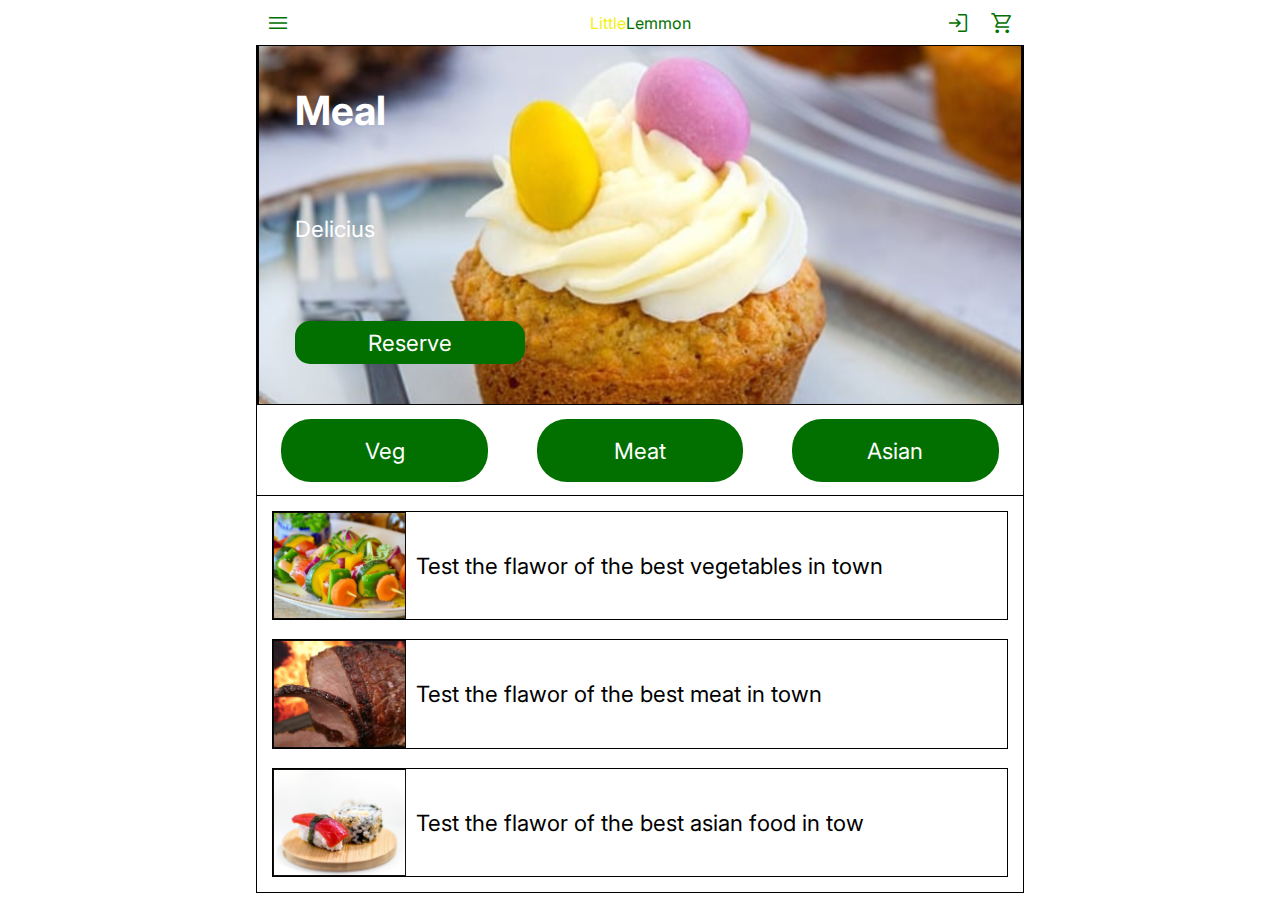
==== index.html @ bf699aa9 "Archivos base creados, 6 html y su esqueleto" ====
<!DOCTYPE html>
<html lang="en">

<head>
    <meta charset="UTF-8">
    <meta http-equiv="X-UA-Compatible" content="IE=edge">
    <meta name="viewport" content="width=393px, height=852px, initial-scale=1.0, user-scalable=none">
    <title>Document</title>
    <link rel="stylesheet"
        href="https://fonts.googleapis.com/css2?family=Material+Symbols+Outlined:opsz,wght,FILL,GRAD@20..48,100..700,0..1,-50..200" />
    <link rel="stylesheet" href="style.css">
</head>

<body>
    <header>
        <nav class="navegacion">
            <div class="navegacion__menu">
                <span class="material-symbols-outlined">menu</span>
            </div>
            <div class="navegacion__logo">
                <span class="logo1">Little</span>
                <span class="logo2">Lemmon</span>
            </div>
            <div class="navegacion__servicios">
                <span class="material-symbols-outlined">login</span>
                <span class="material-symbols-outlined">shopping_cart</span>
            </div>
        </nav>
    </header>
    <main>
        <section class="main__portada">
            <!--<img src="imagenes/portada.svg" alt="portada del restorant">-->
            <h1 id="d-descripcion">Meal</h1>
            <p id="d-reservar">Delicius</p>
            <button>Reserve</button>
        </section>
        <section class="main__opciones">
            <button>Veg</button>
            <button>Meat</button>
            <button>Asian</button>
        </section>
        <section class="main__platos">
            <div class="main__platos--carta">
                <div class="main__platos--carta--imagenes">
                    <img class="main__platos--carta--imagenes" src="imagenes/Rectangle50.svg" alt="plato vegetariano">
                </div>
                <div class="main__platos--carta--descripcion">
                    <p>Test the flawor of the best vegetables in town</p>
                </div>
            </div>
            <div class="main__platos--carta">
                <div class="main__platos--carta--imagenes">
                    <img class="main__platos--carta--imagenes" src="imagenes/Rectangle51.svg" alt="plato de carne">
                </div>
                <div class="main__platos--carta--descripcion">
                    <p>Test the flawor of the best meat in town</p>
                </div>
            </div>
            <div class="main__platos--carta">
                <div class="main__platos--carta--imagenes">
                    <img class="main__platos--carta--imagenes" src="imagenes/Rectangle52.svg" alt="plato asiatico">
                </div>
                <div class="main__platos--carta--descripcion">
                    <p>Test the flawor of the best asian food in tow</p>
                </div>
            </div>
        </section>
    </main>
</body>

</html>
---- style.css ----
@import url('https://fonts.googleapis.com/css2?family=Inter:wght@500&display=swap');

* {
  margin: 0;
  padding: 0;
  box-sizing: border-box;
  font-family: 'Inter', sans-serif;
}

body {
  width: 100%;
  height: 100%;
  display: flex;
  flex-direction: column;
  align-content: center;
  margin: 0 auto;
}

.material-symbols-outlined {
  font-variation-settings:
    'FILL' 0,
    'wght' 400,
    'GRAD' 0,
    'opsz' 48;
  color: #027000;
}

.material-symbols-outlined:hover {
  font-variation-settings:
    'FILL' 0,
    'wght' 400,
    'GRAD' 0,
    'opsz' 48;
  color: lightgreen;
  text-shadow: 2px 2px 2px #f4f014;
}

.navegacion {
  display: flex;
  width: 100%;
  height: 5vh;
  align-items: center;
  justify-content: center;
}

.navegacion__menu {
  flex: 1 1 30vw;
  display: flex;
  justify-content: left;
}

.navegacion__logo {
  flex: 1 1 30vw;
  display: flex;
  justify-content: center;
}

.navegacion__servicios {
  display: flex;
  flex: 1 1 30vw;
  justify-content: right;
}

.material-symbols-outlined {
  margin: 0px 10px;
}

.logo1 {
  color: #f4f014;
}

.logo2 {
  color: #027000;
}

/*main*/
main {
  display: flex;
  flex-direction: column;
  font-size: 1.4em;
  border-left: 1px solid black;
  border-right: 1px solid black;
}


/*main__portada index*/
.main__portada {
  flex: 1 1 40vh;
  display: flex;
  flex-direction: column;
  justify-content: space-around;
  width: 100%;
  color: white;
  background-image: url(imagenes/portada.svg);
  background-size: cover;
  background-position: left;
  background-repeat: no-repeat;
  border-top: 1px solid black;
  border-bottom: 1px solid black;
}

.main__portada h1 {
  margin-left: 5%;
  font-size: 1.8em;
}

.main__portada p {
  margin-left: 5%;
}

.main__portada button {
  border-radius: 15px;
  border: none;
  background: #027000;
  color: white;
  width: 30%;
  height: 12%;
  margin-left: 5%;
  font-size: 1em;
}


/*main__opciones index*/
.main__opciones {
  flex: 1 1 10vh;
  display: flex;
  flex-direction: row;
  align-items: center;
  justify-content: space-around;
}

.main__opciones button {
  border-radius: 30px;
  border: none;
  background: #027000;
  color: white;
  width: 27%;
  height: 70%;
  font-size: 1em;
}

/*main__platos index*/
.main__platos {
  flex: 1 1 40vh;
  display: flex;
  flex-direction: column;
  justify-content: space-between;
  padding: 15px;
  border-top: 1px solid black;
  border-bottom: 1px solid black;

}

.main__platos--carta {
  display: flex;
  flex-direction: row;
  border: 1px solid black;
  width: 100%;
  height: 29.9%;
}

.main__platos--carta--imagenes {
  height: 100%;

}

.main__platos--carta--descripcion {
  padding-left: 10px;
  align-self: center;
}


/* Small devices (portrait tablets and large phones, 600px and up) ) */
@media only screen and (min-width: 768px) {
  body {
    width: 60%;
  }

}
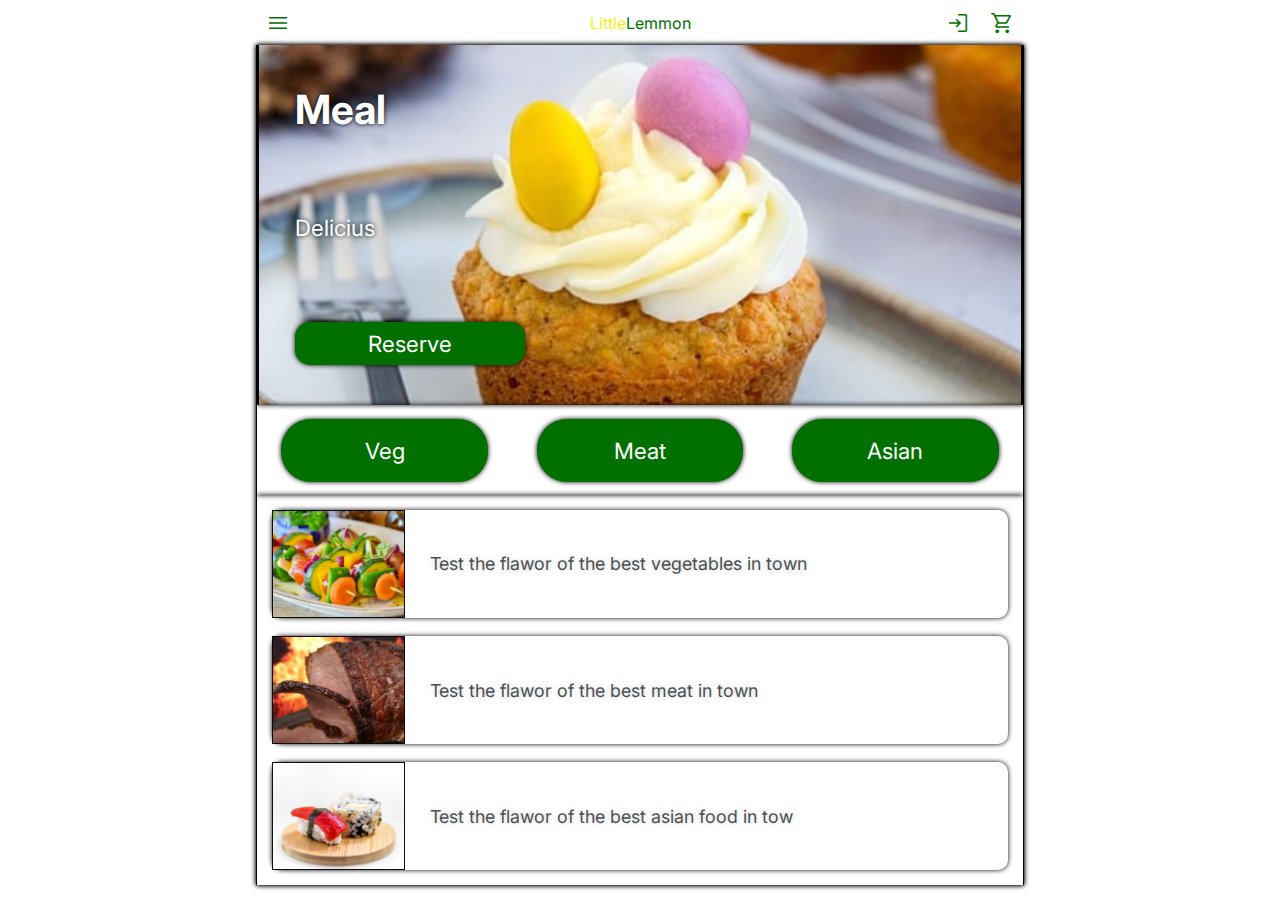
==== commit 7a4c9f50: "se corrigió título en index.html" ====
--- a/index.html
+++ b/index.html
@@ -5,7 +5,7 @@
     <meta charset="UTF-8">
     <meta http-equiv="X-UA-Compatible" content="IE=edge">
     <meta name="viewport" content="width=393px, height=852px, initial-scale=1.0, user-scalable=none">
-    <title>Document</title>
+    <title>Home</title>
     <link rel="stylesheet"
         href="https://fonts.googleapis.com/css2?family=Material+Symbols+Outlined:opsz,wght,FILL,GRAD@20..48,100..700,0..1,-50..200" />
     <link rel="stylesheet" href="style.css">
--- a/style.css
+++ b/style.css
@@ -80,6 +80,7 @@
   font-size: 1.4em;
   border-left: 1px solid black;
   border-right: 1px solid black;
+  box-shadow:0px 0px 5px black;
 }
 
 
@@ -95,17 +96,19 @@
   background-size: cover;
   background-position: left;
   background-repeat: no-repeat;
-  border-top: 1px solid black;
-  border-bottom: 1px solid black;
+  border:none;
+  box-shadow:0px 0px 5px black;
 }
 
 .main__portada h1 {
   margin-left: 5%;
   font-size: 1.8em;
+  text-shadow:0px 0px 5px black;
 }
 
 .main__portada p {
   margin-left: 5%;
+  text-shadow:0px 0px 5px black;
 }
 
 .main__portada button {
@@ -117,6 +120,7 @@
   height: 12%;
   margin-left: 5%;
   font-size: 1em;
+  box-shadow:0px 0px 5px black;
 }
 
 
@@ -127,6 +131,7 @@
   flex-direction: row;
   align-items: center;
   justify-content: space-around;
+  box-shadow:0px 0px 5px black;
 }
 
 .main__opciones button {
@@ -137,6 +142,7 @@
   width: 27%;
   height: 70%;
   font-size: 1em;
+  box-shadow:0px 0px 5px black;
 }
 
 /*main__platos index*/
@@ -146,28 +152,32 @@
   flex-direction: column;
   justify-content: space-between;
   padding: 15px;
-  border-top: 1px solid black;
-  border-bottom: 1px solid black;
-
+  border:none;
+  box-shadow:0px 0px 5px black;
 }
 
 .main__platos--carta {
   display: flex;
   flex-direction: row;
-  border: 1px solid black;
+  border:none;
   width: 100%;
   height: 29.9%;
+  box-shadow:0px 0px 5px black;
+  border-radius:10px;
 }
 
 .main__platos--carta--imagenes {
   height: 100%;
-
+  border:none;
 }
 
 .main__platos--carta--descripcion {
-  padding-left: 10px;
+  font-size:0.8em;
+  color:rgb(75, 81, 81);
+  padding: 0px 25px;
   align-self: center;
-}
+  text-shadow:0px 0px 5px lightgrey;
+  }
 
 
 /* Small devices (portrait tablets and large phones, 600px and up) ) */
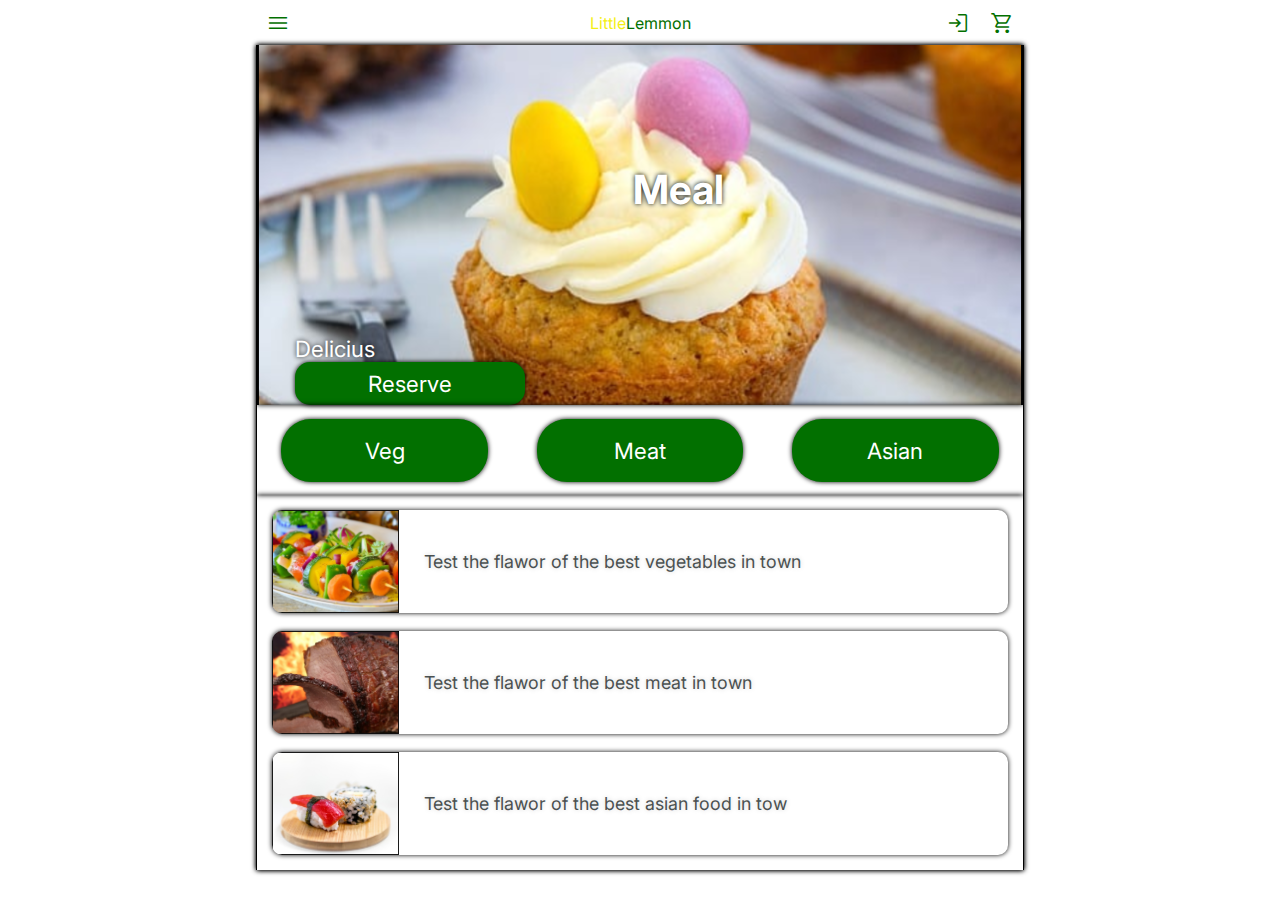
==== commit 9bece5c4: "mejorando bordes en imagenes de platos" ====
--- a/index.html
+++ b/index.html
@@ -4,7 +4,7 @@
 <head>
     <meta charset="UTF-8">
     <meta http-equiv="X-UA-Compatible" content="IE=edge">
-    <meta name="viewport" content="width=393px, height=852px, initial-scale=1.0, user-scalable=none">
+    <meta name="viewport" content="width=390px, height=844px, initial-scale=1.0, user-scalable=none">
     <title>Home</title>
     <link rel="stylesheet"
         href="https://fonts.googleapis.com/css2?family=Material+Symbols+Outlined:opsz,wght,FILL,GRAD@20..48,100..700,0..1,-50..200" />
--- a/style.css
+++ b/style.css
@@ -46,7 +46,19 @@
 .navegacion__menu {
   flex: 1 1 30vw;
   display: flex;
-  justify-content: left;
+  justify-content: start;
+  color: rgba(2, 112, 0, 0);
+}
+
+.navegacion__menu:hover {
+  color: lightgreen;
+  text-shadow: 2px 2px 2px #f4f014;
+}
+
+#back_button {
+  position: relative;
+  left: -20px;
+  z-index: 10;
 }
 
 .navegacion__logo {
@@ -80,7 +92,7 @@
   font-size: 1.4em;
   border-left: 1px solid black;
   border-right: 1px solid black;
-  box-shadow:0px 0px 5px black;
+  box-shadow: 0px 0px 5px black;
 }
 
 
@@ -96,19 +108,19 @@
   background-size: cover;
   background-position: left;
   background-repeat: no-repeat;
-  border:none;
-  box-shadow:0px 0px 5px black;
+  border: none;
+  box-shadow: 0px 0px 5px black;
 }
 
 .main__portada h1 {
   margin-left: 5%;
   font-size: 1.8em;
-  text-shadow:0px 0px 5px black;
+  text-shadow: 0px 0px 5px black;
 }
 
 .main__portada p {
   margin-left: 5%;
-  text-shadow:0px 0px 5px black;
+  text-shadow: 0px 0px 5px black;
 }
 
 .main__portada button {
@@ -120,7 +132,7 @@
   height: 12%;
   margin-left: 5%;
   font-size: 1em;
-  box-shadow:0px 0px 5px black;
+  box-shadow: 0px 0px 5px black;
 }
 
 
@@ -131,7 +143,7 @@
   flex-direction: row;
   align-items: center;
   justify-content: space-around;
-  box-shadow:0px 0px 5px black;
+  box-shadow: 0px 0px 5px black;
 }
 
 .main__opciones button {
@@ -142,7 +154,7 @@
   width: 27%;
   height: 70%;
   font-size: 1em;
-  box-shadow:0px 0px 5px black;
+  box-shadow: 0px 0px 5px black;
 }
 
 /*main__platos index*/
@@ -152,33 +164,156 @@
   flex-direction: column;
   justify-content: space-between;
   padding: 15px;
-  border:none;
-  box-shadow:0px 0px 5px black;
+  border: none;
+  box-shadow: 0px 0px 5px black;
 }
 
 .main__platos--carta {
   display: flex;
   flex-direction: row;
-  border:none;
+  border: none;
   width: 100%;
   height: 29.9%;
-  box-shadow:0px 0px 5px black;
-  border-radius:10px;
+  box-shadow: 0px 0px 5px black;
+  border-radius: 10px;
 }
 
 .main__platos--carta--imagenes {
+  display:block;
+  position:relative;
   height: 100%;
-  border:none;
-}
+  border: none;
+  border-radius:10px 0px 0px 10px;
+  z-index:-1;
+}
+
 
 .main__platos--carta--descripcion {
-  font-size:0.8em;
-  color:rgb(75, 81, 81);
+  font-size: 0.8em;
+  color: rgb(75, 81, 81);
   padding: 0px 25px;
   align-self: center;
-  text-shadow:0px 0px 5px lightgrey;
-  }
-
+  text-shadow: 0px 0px 5px lightgrey;
+}
+
+/*estilos login.html*/
+/* main*/
+main {
+  color: #027000;
+}
+
+.registro__logo {
+  flex: 1 1 40vh;
+  display: flex;
+  flex-direction: column;
+  justify-content: center;
+  align-content: center;
+  align-items: center;
+  width: 100%;
+}
+
+.registro__logo h1,
+h2 {
+  font-size: 1.8em;
+  text-shadow: 0px 0px 2px lightgreen;
+  font-style: italic;
+}
+
+.registro__logo h2 {
+  color: #f4f014;
+  text-shadow: 0px 0px 2px black;
+}
+
+.registro__formulario {
+  flex: 1 1 30vh;
+  display: flex;
+  flex-direction: column;
+  justify-content: center;
+  align-content: center;
+  align-items: center;
+  margin-left: 20px;
+  margin-right: 20px;
+}
+
+.registro__formulario--dato {
+  color: white;
+  background: #027000;
+  font-size: 0.8em;
+  display: flex;
+  justify-content: space-around;
+  align-items: center;
+  width: 100%;
+  padding: 5%;
+  border-radius: 25px;
+  margin-bottom: 10px;
+}
+
+.registro__formulario--dato input {
+  border-radius: 30px;
+  width: 60%;
+  height: 200%;
+  border: none;
+}
+
+.registro__acceso {
+  flex: 1 1 25vh;
+  display: flex;
+  flex-direction: column;
+  justify-content: center;
+  align-content: center;
+  align-items: center;
+  margin-left: 20px;
+  margin-right: 20px;
+}
+
+.registro__acceso button {
+  background: #f4f014;
+  color: #027000;
+  font-weight: bold;
+  border: none;
+  border-radius: 30px;
+  width: 20%;
+  height: 20%;
+  margin-bottom: 10px;
+}
+
+.registro__acceso p {
+  color: #f4f014;
+  text-shadow: 2px 2px 5px #027000;
+}
+
+/*sign up*/
+/*main*/
+main h1 {
+  flex: 1 1 20vh;
+  display: flex;
+  flex-direction: column;
+  justify-content: center;
+  align-content: center;
+  align-items: center;
+  width: 100%;
+}
+
+.enviarFormulario {
+  flex: 1 1 20vh;
+  display: flex;
+  flex-direction: column;
+  justify-content: center;
+  align-content: center;
+  align-items: center;
+  margin-left: 20px;
+  margin-right: 20px;
+  border: none;
+}
+
+.enviarFormulario__signUp {
+  border: none;
+  color: #027000;
+  background: #f4f014;
+  width: 100%;
+  font-size: 2em;
+  font-style: italic;
+}
 
 /* Small devices (portrait tablets and large phones, 600px and up) ) */
 @media only screen and (min-width: 768px) {
